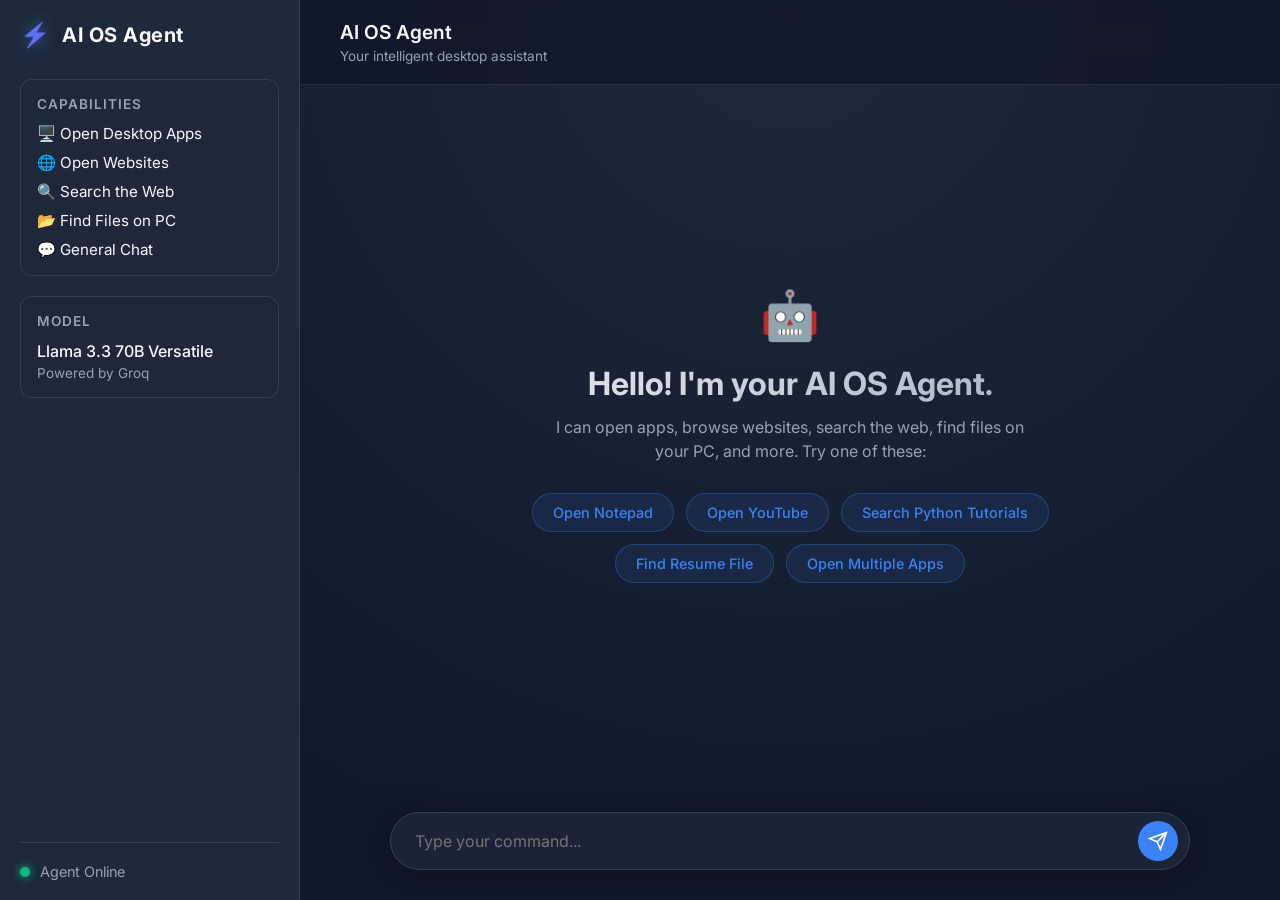
==== static/index.html @ a5c03449 "add search file feature" ====
<!DOCTYPE html>
<html lang="en">
<head>
    <meta charset="UTF-8">
    <meta name="viewport" content="width=device-width, initial-scale=1.0">
    <title>AI OS Agent — Your Desktop Assistant</title>
    <meta name="description" content="AI-powered desktop assistant that can open apps, browse websites, search files, and more.">
    <link rel="preconnect" href="https://fonts.googleapis.com">
    <link rel="preconnect" href="https://fonts.gstatic.com" crossorigin>
    <link href="https://fonts.googleapis.com/css2?family=Inter:wght@300;400;500;600;700&display=swap" rel="stylesheet">
    <link rel="stylesheet" href="/static/style.css">
</head>
<body>
    <div class="app-container">
        <!-- Sidebar -->
        <aside class="sidebar">
            <div class="sidebar-header">
                <div class="logo">
                    <div class="logo-icon">⚡</div>
                    <span class="logo-text">AI OS Agent</span>
                </div>
            </div>
            <div class="sidebar-info">
                <div class="info-card">
                    <div class="info-title">Capabilities</div>
                    <ul class="info-list">
                        <li>🖥️ Open Desktop Apps</li>
                        <li>🌐 Open Websites</li>
                        <li>🔍 Search the Web</li>
                        <li>📂 Find Files on PC</li>
                        <li>💬 General Chat</li>
                    </ul>
                </div>
                <div class="info-card">
                    <div class="info-title">Model</div>
                    <p class="info-detail">Llama 3.3 70B Versatile</p>
                    <p class="info-sub">Powered by Groq</p>
                </div>
            </div>
            <div class="sidebar-footer">
                <div class="status-dot"></div>
                <span>Agent Online</span>
            </div>
        </aside>

        <!-- Main Chat Area -->
        <main class="chat-area">
            <div class="chat-header">
                <h1>AI OS Agent</h1>
                <p>Your intelligent desktop assistant</p>
            </div>

            <div class="chat-messages" id="chatMessages">
                <div class="welcome-message">
                    <div class="welcome-icon">🤖</div>
                    <h2>Hello! I'm your AI OS Agent.</h2>
                    <p>I can open apps, browse websites, search the web, find files on your PC, and more. Try one of these:</p>
                    <div class="suggestion-chips">
                        <button class="chip" onclick="sendSuggestion('open notepad')">Open Notepad</button>
                        <button class="chip" onclick="sendSuggestion('open youtube')">Open YouTube</button>
                        <button class="chip" onclick="sendSuggestion('search for Python tutorials')">Search Python Tutorials</button>
                        <button class="chip" onclick="sendSuggestion('find resume file')">Find Resume File</button>
                        <button class="chip" onclick="sendSuggestion('open notepad and calculator')">Open Multiple Apps</button>
                    </div>
                </div>
            </div>

            <div class="chat-input-area">
                <form id="chatForm" onsubmit="handleSubmit(event)">
                    <div class="input-wrapper">
                        <input
                            type="text"
                            id="messageInput"
                            placeholder="Type your command..."
                            autocomplete="off"
                        />
                        <button type="submit" id="sendBtn">
                            <svg width="20" height="20" viewBox="0 0 24 24" fill="none" stroke="currentColor" stroke-width="2">
                                <line x1="22" y1="2" x2="11" y2="13"></line>
                                <polygon points="22 2 15 22 11 13 2 9 22 2"></polygon>
                            </svg>
                        </button>
                    </div>
                </form>
            </div>
        </main>
    </div>

    <script src="/static/script.js"></script>
</body>
</html>
---- static/style.css ----
:root {
    --bg-main: #0f172a; /* Slate 900 */
    --bg-sidebar: #1e293b; /* Slate 800 */
    --text-main: #f8fafc; /* Slate 50 */
    --text-muted: #94a3b8; /* Slate 400 */
    --accent: #3b82f6; /* Blue 500 */
    --accent-hover: #2563eb; /* Blue 600 */
    --accent-glow: rgba(59, 130, 246, 0.5);
    --border-color: #334155; /* Slate 700 */
    --user-msg-bg: #2563eb;
    --bot-msg-bg: #1e293b;
    --card-bg: rgba(30, 41, 59, 0.7);
    --glass-border: rgba(255, 255, 255, 0.1);
}

* {
    box-sizing: border-box;
    margin: 0;
    padding: 0;
    font-family: 'Inter', -apple-system, BlinkMacSystemFont, 'Segoe UI', Roboto, Helvetica, Arial, sans-serif;
}

body {
    background-color: var(--bg-main);
    color: var(--text-main);
    height: 100vh;
    display: flex;
    overflow: hidden;
}

.app-container {
    display: flex;
    width: 100%;
    height: 100%;
}

/* Sidebar Styling */
.sidebar {
    width: 300px;
    background-color: var(--bg-sidebar);
    border-right: 1px solid var(--border-color);
    display: flex;
    flex-direction: column;
    padding: 20px;
    z-index: 10;
}

.sidebar-header {
    margin-bottom: 30px;
}

.logo {
    display: flex;
    align-items: center;
    gap: 12px;
}

.logo-icon {
    font-size: 24px;
    background: linear-gradient(135deg, #3b82f6, #8b5cf6);
    -webkit-background-clip: text;
    -webkit-text-fill-color: transparent;
    filter: drop-shadow(0 0 8px rgba(59, 130, 246, 0.6));
}

.logo-text {
    font-size: 1.25rem;
    font-weight: 700;
    letter-spacing: 0.5px;
}

.sidebar-info {
    flex-grow: 1;
    display: flex;
    flex-direction: column;
    gap: 20px;
}

.info-card {
    background: var(--card-bg);
    border: 1px solid var(--glass-border);
    border-radius: 12px;
    padding: 16px;
    backdrop-filter: blur(10px);
    transition: transform 0.2s, box-shadow 0.2s;
}

.info-card:hover {
    transform: translateY(-2px);
    box-shadow: 0 4px 12px rgba(0, 0, 0, 0.2);
}

.info-title {
    font-size: 0.85rem;
    font-weight: 600;
    color: var(--text-muted);
    text-transform: uppercase;
    letter-spacing: 1px;
    margin-bottom: 12px;
}

.info-list {
    list-style: none;
    display: flex;
    flex-direction: column;
    gap: 10px;
}

.info-list li {
    font-size: 0.95rem;
    display: flex;
    align-items: center;
    gap: 8px;
}

.info-detail {
    font-size: 1rem;
    font-weight: 500;
    margin-bottom: 4px;
}

.info-sub {
    font-size: 0.85rem;
    color: var(--text-muted);
}

.sidebar-footer {
    display: flex;
    align-items: center;
    gap: 10px;
    padding-top: 20px;
    border-top: 1px solid var(--border-color);
    font-size: 0.9rem;
    color: var(--text-muted);
}

.status-dot {
    width: 10px;
    height: 10px;
    background-color: #10b981;
    border-radius: 50%;
    box-shadow: 0 0 10px #10b981;
    animation: pulse 2s infinite;
}

@keyframes pulse {
    0% { box-shadow: 0 0 0 0 rgba(16, 185, 129, 0.7); }
    70% { box-shadow: 0 0 0 6px rgba(16, 185, 129, 0); }
    100% { box-shadow: 0 0 0 0 rgba(16, 185, 129, 0); }
}

/* Chat Area Styling */
.chat-area {
    flex-grow: 1;
    display: flex;
    flex-direction: column;
    position: relative;
    background: radial-gradient(circle at top center, #1e293b, var(--bg-main));
}

.chat-header {
    padding: 20px 40px;
    border-bottom: 1px solid var(--glass-border);
    background: rgba(15, 23, 42, 0.8);
    backdrop-filter: blur(12px);
    z-index: 5;
}

.chat-header h1 {
    font-size: 1.2rem;
    font-weight: 600;
}

.chat-header p {
    font-size: 0.85rem;
    color: var(--text-muted);
    margin-top: 4px;
}

.chat-messages {
    flex-grow: 1;
    overflow-y: auto;
    padding: 40px;
    display: flex;
    flex-direction: column;
    gap: 24px;
    scroll-behavior: smooth;
}

.welcome-message {
    text-align: center;
    margin: auto 0;
    animation: fadeIn 0.8s ease-out;
}

@keyframes fadeIn {
    from { opacity: 0; transform: translateY(20px); }
    to { opacity: 1; transform: translateY(0); }
}

.welcome-icon {
    font-size: 48px;
    margin-bottom: 20px;
}

.welcome-message h2 {
    font-size: 2rem;
    margin-bottom: 12px;
    background: linear-gradient(135deg, #f8fafc, #94a3b8);
    -webkit-background-clip: text;
    -webkit-text-fill-color: transparent;
}

.welcome-message p {
    color: var(--text-muted);
    margin-bottom: 30px;
    max-width: 500px;
    margin-inline: auto;
    line-height: 1.5;
}

.suggestion-chips {
    display: flex;
    flex-wrap: wrap;
    gap: 12px;
    justify-content: center;
    max-width: 600px;
    margin: 0 auto;
}

.chip {
    background: rgba(59, 130, 246, 0.1);
    border: 1px solid rgba(59, 130, 246, 0.3);
    color: var(--accent);
    padding: 10px 20px;
    border-radius: 20px;
    font-size: 0.9rem;
    font-weight: 500;
    cursor: pointer;
    transition: all 0.2s;
}

.chip:hover {
    background: var(--accent);
    color: white;
    box-shadow: 0 0 15px var(--accent-glow);
    transform: translateY(-2px);
}

/* Messages */
.message-wrapper {
    display: flex;
    flex-direction: column;
    max-width: 80%;
    animation: slideUp 0.3s ease-out;
}

@keyframes slideUp {
    from { opacity: 0; transform: translateY(10px); }
    to { opacity: 1; transform: translateY(0); }
}

.message-wrapper.user {
    align-self: flex-end;
}

.message-wrapper.bot {
    align-self: flex-start;
}

.message {
    padding: 14px 20px;
    border-radius: 18px;
    font-size: 1rem;
    line-height: 1.5;
    position: relative;
    box-shadow: 0 4px 6px rgba(0, 0, 0, 0.1);
}

.message.user {
    background-color: var(--user-msg-bg);
    color: white;
    border-bottom-right-radius: 4px;
}

.message.bot {
    background-color: var(--bot-msg-bg);
    border: 1px solid var(--border-color);
    border-bottom-left-radius: 4px;
}

.message-meta {
    font-size: 0.75rem;
    color: var(--text-muted);
    margin-top: 6px;
    margin-bottom: 4px;
}

.user .message-meta {
    text-align: right;
}

/* Tasks / Action Results Styling inside Bot Message */
.tasks-container {
    margin-top: 12px;
    display: flex;
    flex-direction: column;
    gap: 8px;
}

.task-item {
    background: rgba(15, 23, 42, 0.5);
    border: 1px solid var(--border-color);
    border-radius: 8px;
    padding: 10px;
    font-size: 0.85rem;
}

.task-header {
    display: flex;
    justify-content: space-between;
    align-items: center;
    margin-bottom: 6px;
}

.task-action {
    font-weight: 600;
    color: #10b981;
}

.task-params {
    color: var(--text-muted);
    font-family: monospace;
    background: rgba(0, 0, 0, 0.2);
    padding: 2px 6px;
    border-radius: 4px;
}

.task-result {
    color: #e2e8f0;
    border-top: 1px dashed var(--border-color);
    padding-top: 6px;
    margin-top: 6px;
}

/* Input Area */
.chat-input-area {
    padding: 30px 40px;
    background: linear-gradient(to top, var(--bg-main) 70%, transparent);
}

.input-wrapper {
    position: relative;
    max-width: 800px;
    margin: 0 auto;
    display: flex;
    align-items: center;
}

#messageInput {
    width: 100%;
    padding: 18px 60px 18px 24px;
    border-radius: 30px;
    border: 1px solid var(--border-color);
    background: rgba(30, 41, 59, 0.8);
    color: var(--text-main);
    font-size: 1rem;
    outline: none;
    backdrop-filter: blur(10px);
    box-shadow: 0 4px 20px rgba(0, 0, 0, 0.2);
    transition: border-color 0.2s, box-shadow 0.2s;
}

#messageInput:focus {
    border-color: var(--accent);
    box-shadow: 0 0 0 2px rgba(59, 130, 246, 0.2), 0 4px 20px rgba(0, 0, 0, 0.2);
}

#sendBtn {
    position: absolute;
    right: 12px;
    background: var(--accent);
    color: white;
    border: none;
    border-radius: 50%;
    width: 40px;
    height: 40px;
    display: flex;
    align-items: center;
    justify-content: center;
    cursor: pointer;
    transition: background 0.2s, transform 0.2s;
}

#sendBtn:hover {
    background: var(--accent-hover);
    transform: scale(1.05);
}

#sendBtn:active {
    transform: scale(0.95);
}

/* Typing Indicator */
.typing-indicator {
    display: inline-flex;
    gap: 4px;
    padding: 16px 20px;
    background-color: var(--bot-msg-bg);
    border: 1px solid var(--border-color);
    border-radius: 18px;
    border-bottom-left-radius: 4px;
    width: fit-content;
    align-self: flex-start;
}

.typing-dot {
    width: 6px;
    height: 6px;
    background-color: var(--text-muted);
    border-radius: 50%;
    animation: bounce 1.4s infinite ease-in-out both;
}

.typing-dot:nth-child(1) { animation-delay: -0.32s; }
.typing-dot:nth-child(2) { animation-delay: -0.16s; }

@keyframes bounce {
    0%, 80%, 100% { transform: scale(0); }
    40% { transform: scale(1); }
}

/* Scrollbar */
::-webkit-scrollbar {
    width: 8px;
}
::-webkit-scrollbar-track {
    background: transparent;
}
::-webkit-scrollbar-thumb {
    background: var(--border-color);
    border-radius: 4px;
}
::-webkit-scrollbar-thumb:hover {
    background: var(--text-muted);
}
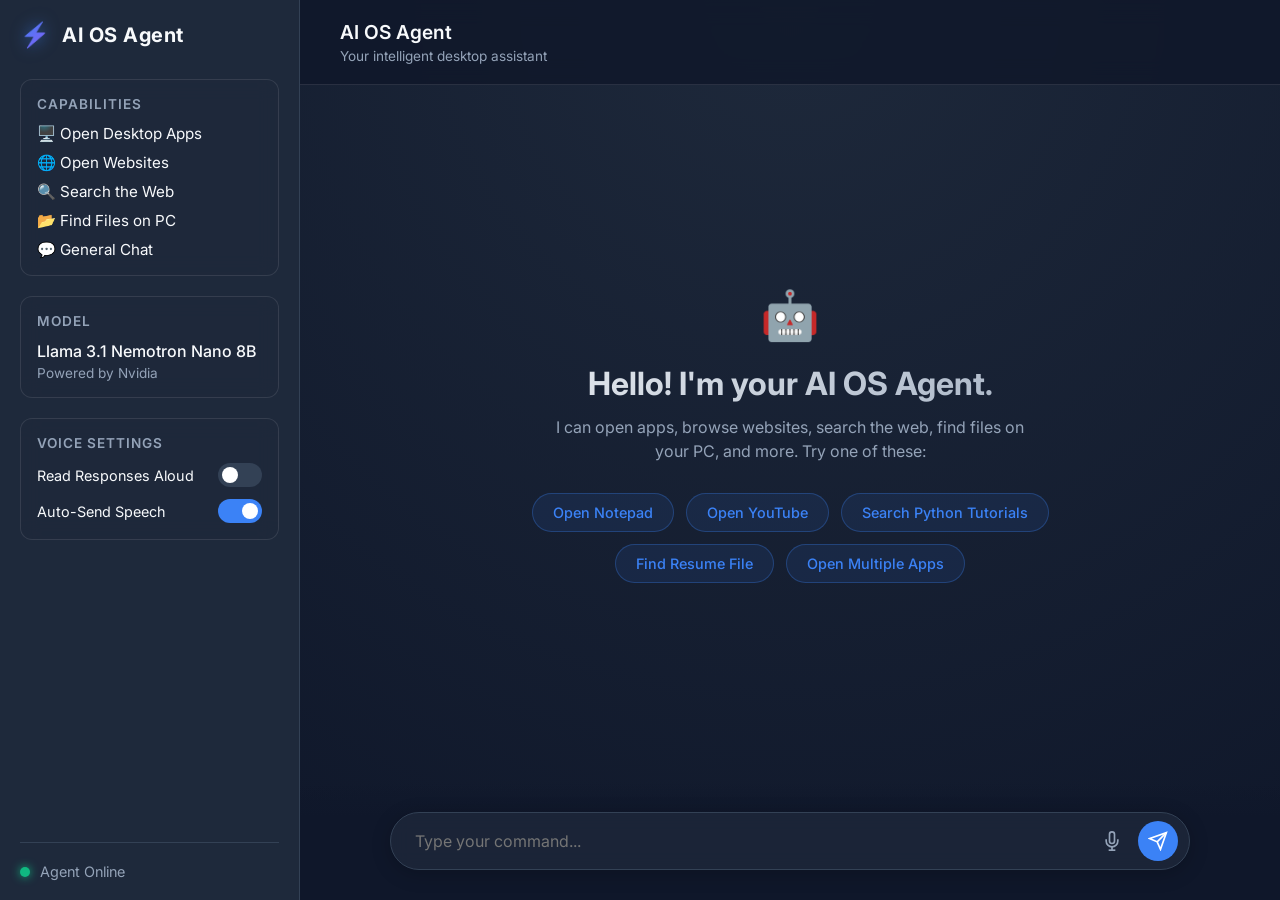
==== commit 85de30fc: "fix: resolve bugs across all actions and prepare project for production - open_app: replace os.start" ====
--- a/static/index.html
+++ b/static/index.html
@@ -33,8 +33,25 @@
                 </div>
                 <div class="info-card">
                     <div class="info-title">Model</div>
-                    <p class="info-detail">Llama 3.3 70B Versatile</p>
-                    <p class="info-sub">Powered by Groq</p>
+                    <p class="info-detail">Llama 3.1 Nemotron Nano 8B</p>
+                    <p class="info-sub">Powered by Nvidia</p>
+                </div>
+                <div class="info-card">
+                    <div class="info-title">Voice Settings</div>
+                    <div class="setting-item">
+                        <label for="ttsToggle">Read Responses Aloud</label>
+                        <label class="switch">
+                            <input type="checkbox" id="ttsToggle">
+                            <span class="slider round"></span>
+                        </label>
+                    </div>
+                    <div class="setting-item">
+                        <label for="autoSendToggle">Auto-Send Speech</label>
+                        <label class="switch">
+                            <input type="checkbox" id="autoSendToggle" checked>
+                            <span class="slider round"></span>
+                        </label>
+                    </div>
                 </div>
             </div>
             <div class="sidebar-footer">
@@ -74,6 +91,14 @@
                             placeholder="Type your command..."
                             autocomplete="off"
                         />
+                        <button type="button" id="micBtn" class="mic-btn" title="Click to speak">
+                            <svg width="20" height="20" viewBox="0 0 24 24" fill="none" stroke="currentColor" stroke-width="2">
+                                <path d="M12 1a3 3 0 0 0-3 3v8a3 3 0 0 0 6 0V4a3 3 0 0 0-3-3z"></path>
+                                <path d="M19 10v2a7 7 0 0 1-14 0v-2"></path>
+                                <line x1="12" y1="19" x2="12" y2="23"></line>
+                                <line x1="8" y1="23" x2="16" y2="23"></line>
+                            </svg>
+                        </button>
                         <button type="submit" id="sendBtn">
                             <svg width="20" height="20" viewBox="0 0 24 24" fill="none" stroke="currentColor" stroke-width="2">
                                 <line x1="22" y1="2" x2="11" y2="13"></line>
--- a/static/style.css
+++ b/static/style.css
@@ -359,7 +359,7 @@
 
 #messageInput {
     width: 100%;
-    padding: 18px 60px 18px 24px;
+    padding: 18px 106px 18px 24px; /* Extra right space for mic + send buttons */
     border-radius: 30px;
     border: 1px solid var(--border-color);
     background: rgba(30, 41, 59, 0.8);
@@ -445,3 +445,149 @@
     background: var(--text-muted);
 }
 
+
+/* Voice & Settings CSS */
+
+/* Mic button inside input-wrapper */
+.mic-btn {
+    position: absolute;
+    right: 58px;
+    background: transparent;
+    border: none;
+    border-radius: 50%;
+    width: 40px;
+    height: 40px;
+    display: flex;
+    align-items: center;
+    justify-content: center;
+    cursor: pointer;
+    color: var(--text-muted);
+    transition: all 0.3s ease;
+    z-index: 5;
+}
+
+.mic-btn:hover {
+    color: var(--text-main);
+    background: rgba(255, 255, 255, 0.05);
+}
+
+/* Active listening state */
+.mic-btn.listening {
+    color: #ef4444; /* red-500 */
+    background: rgba(239, 68, 68, 0.15);
+    animation: mic-pulse 1.5s infinite;
+    box-shadow: 0 0 12px rgba(239, 68, 68, 0.4);
+}
+
+/* Speaking response state */
+.mic-btn.speaking {
+    color: #10b981; /* emerald-500 */
+    background: rgba(16, 185, 129, 0.15);
+    animation: speaking-pulse 1.5s infinite;
+    box-shadow: 0 0 12px rgba(16, 185, 129, 0.4);
+}
+
+.mic-btn.disabled {
+    opacity: 0.4;
+    cursor: not-allowed;
+    pointer-events: none;
+}
+
+@keyframes mic-pulse {
+    0% {
+        box-shadow: 0 0 0 0 rgba(239, 68, 68, 0.5);
+    }
+    70% {
+        box-shadow: 0 0 0 10px rgba(239, 68, 68, 0);
+    }
+    100% {
+        box-shadow: 0 0 0 0 rgba(239, 68, 68, 0);
+    }
+}
+
+@keyframes speaking-pulse {
+    0% {
+        box-shadow: 0 0 0 0 rgba(16, 185, 129, 0.5);
+    }
+    70% {
+        box-shadow: 0 0 0 10px rgba(16, 185, 129, 0);
+    }
+    100% {
+        box-shadow: 0 0 0 0 rgba(16, 185, 129, 0);
+    }
+}
+
+/* Settings toggles style (iOS style switch) */
+.setting-item {
+    display: flex;
+    justify-content: space-between;
+    align-items: center;
+    margin-top: 12px;
+    font-size: 0.9rem;
+    color: var(--text-main);
+}
+
+.setting-item label {
+    cursor: pointer;
+}
+
+/* Switch container */
+.switch {
+    position: relative;
+    display: inline-block;
+    width: 44px;
+    height: 24px;
+}
+
+/* Hide default checkbox */
+.switch input {
+    opacity: 0;
+    width: 0;
+    height: 0;
+}
+
+/* The slider */
+.slider {
+    position: absolute;
+    cursor: pointer;
+    top: 0;
+    left: 0;
+    right: 0;
+    bottom: 0;
+    background-color: var(--border-color);
+    transition: .3s;
+    border-radius: 24px;
+}
+
+.slider:before {
+    position: absolute;
+    content: "";
+    height: 16px;
+    width: 16px;
+    left: 4px;
+    bottom: 4px;
+    background-color: white;
+    transition: .3s;
+    border-radius: 50%;
+}
+
+input:checked + .slider {
+    background-color: var(--accent);
+}
+
+input:focus + .slider {
+    box-shadow: 0 0 1px var(--accent);
+}
+
+input:checked + .slider:before {
+    transform: translateX(20px);
+}
+
+/* Add custom slider shape */
+.slider.round {
+    border-radius: 34px;
+}
+
+.slider.round:before {
+    border-radius: 50%;
+}
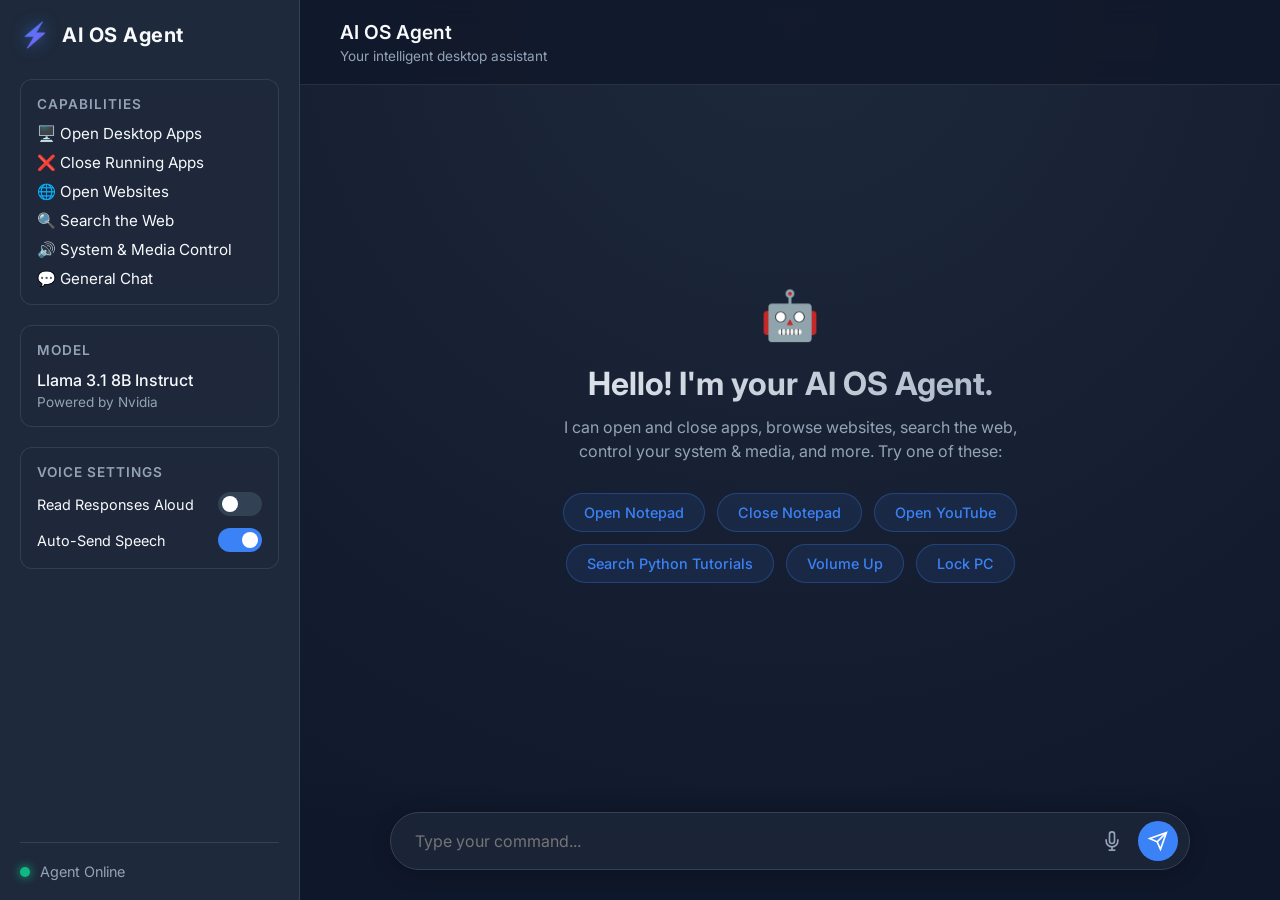
==== commit 243d9c32: "add feature like system_control and close_app feature" ====
--- a/static/index.html
+++ b/static/index.html
@@ -25,15 +25,16 @@
                     <div class="info-title">Capabilities</div>
                     <ul class="info-list">
                         <li>🖥️ Open Desktop Apps</li>
+                        <li>❌ Close Running Apps</li>
                         <li>🌐 Open Websites</li>
                         <li>🔍 Search the Web</li>
-                        <li>📂 Find Files on PC</li>
+                        <li>🔊 System &amp; Media Control</li>
                         <li>💬 General Chat</li>
                     </ul>
                 </div>
                 <div class="info-card">
                     <div class="info-title">Model</div>
-                    <p class="info-detail">Llama 3.1 Nemotron Nano 8B</p>
+                    <p class="info-detail">Llama 3.1 8B Instruct</p>
                     <p class="info-sub">Powered by Nvidia</p>
                 </div>
                 <div class="info-card">
@@ -71,13 +72,14 @@
                 <div class="welcome-message">
                     <div class="welcome-icon">🤖</div>
                     <h2>Hello! I'm your AI OS Agent.</h2>
-                    <p>I can open apps, browse websites, search the web, find files on your PC, and more. Try one of these:</p>
+                    <p>I can open and close apps, browse websites, search the web, control your system &amp; media, and more. Try one of these:</p>
                     <div class="suggestion-chips">
                         <button class="chip" onclick="sendSuggestion('open notepad')">Open Notepad</button>
+                        <button class="chip" onclick="sendSuggestion('close notepad')">Close Notepad</button>
                         <button class="chip" onclick="sendSuggestion('open youtube')">Open YouTube</button>
                         <button class="chip" onclick="sendSuggestion('search for Python tutorials')">Search Python Tutorials</button>
-                        <button class="chip" onclick="sendSuggestion('find resume file')">Find Resume File</button>
-                        <button class="chip" onclick="sendSuggestion('open notepad and calculator')">Open Multiple Apps</button>
+                        <button class="chip" onclick="sendSuggestion('turn the volume up')">Volume Up</button>
+                        <button class="chip" onclick="sendSuggestion('lock my pc')">Lock PC</button>
                     </div>
                 </div>
             </div>
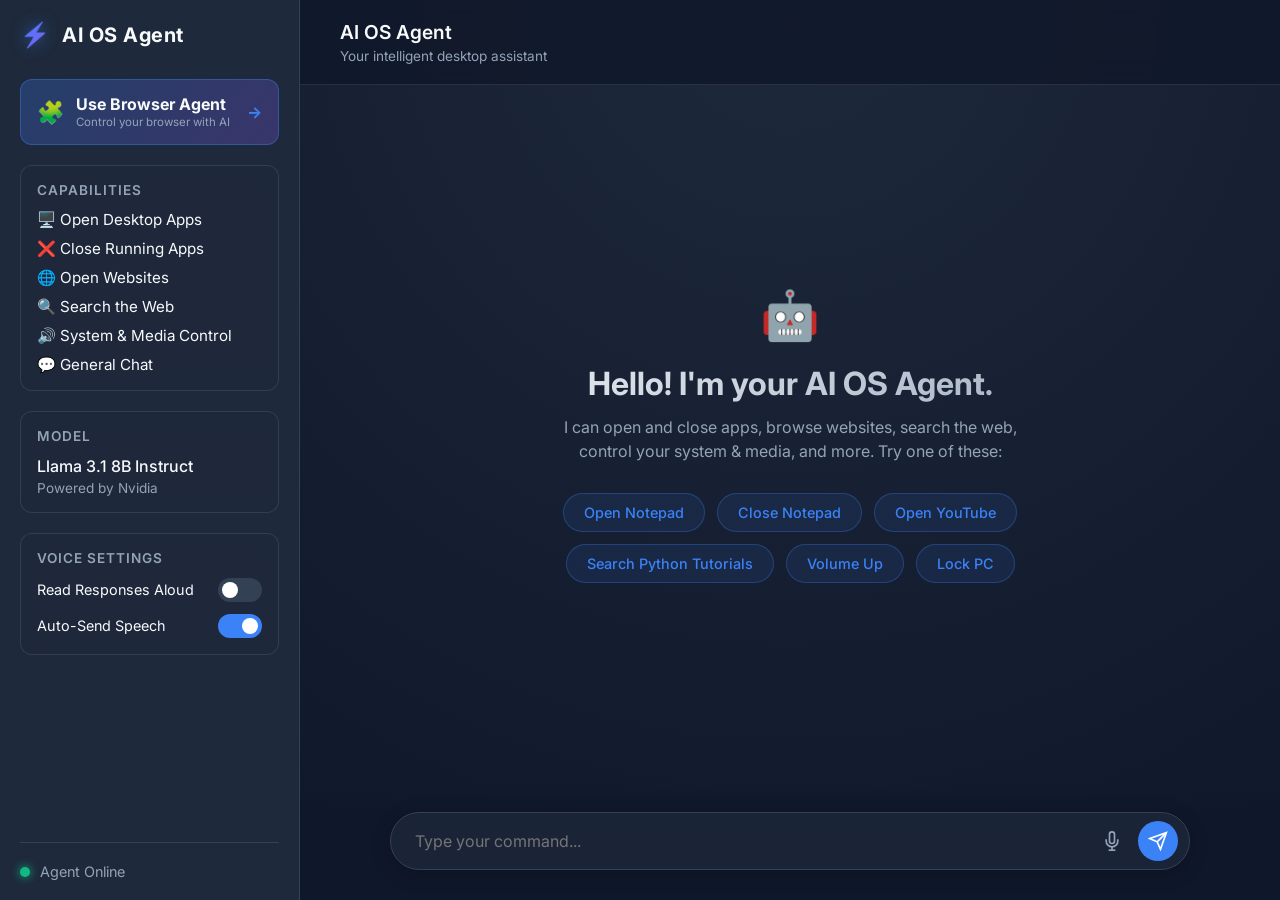
==== commit cad8dcb4: "add browser agent feature" ====
--- a/static/index.html
+++ b/static/index.html
@@ -21,6 +21,14 @@
                 </div>
             </div>
             <div class="sidebar-info">
+                <a href="http://127.0.0.1:5000/browser-agent" class="browser-agent-btn">
+                    <span class="ba-btn-icon">🧩</span>
+                    <span class="ba-btn-text">
+                        <strong>Use Browser Agent</strong>
+                        <small>Control your browser with AI</small>
+                    </span>
+                    <span class="ba-btn-arrow">→</span>
+                </a>
                 <div class="info-card">
                     <div class="info-title">Capabilities</div>
                     <ul class="info-list">
--- a/static/style.css
+++ b/static/style.css
@@ -591,3 +591,206 @@
 .slider.round:before {
     border-radius: 50%;
 }
+
+/* ============================================================= */
+/* Browser Agent sidebar button                                  */
+/* ============================================================= */
+.browser-agent-btn {
+    display: flex;
+    align-items: center;
+    gap: 12px;
+    padding: 14px 16px;
+    border-radius: 12px;
+    text-decoration: none;
+    color: var(--text-main);
+    background: linear-gradient(135deg, rgba(59, 130, 246, 0.25), rgba(139, 92, 246, 0.25));
+    border: 1px solid rgba(59, 130, 246, 0.4);
+    transition: transform 0.2s, box-shadow 0.2s, border-color 0.2s;
+}
+
+.browser-agent-btn:hover {
+    transform: translateY(-2px);
+    box-shadow: 0 6px 18px rgba(59, 130, 246, 0.25);
+    border-color: var(--accent);
+}
+
+.browser-agent-btn .ba-btn-icon { font-size: 22px; }
+
+.browser-agent-btn .ba-btn-text {
+    display: flex;
+    flex-direction: column;
+    flex-grow: 1;
+    line-height: 1.3;
+}
+
+.browser-agent-btn .ba-btn-text small { color: var(--text-muted); font-size: 0.72rem; }
+.browser-agent-btn .ba-btn-arrow { color: var(--accent); font-weight: 700; }
+
+/* ============================================================= */
+/* Shared button used on the Browser Agent page                  */
+/* ============================================================= */
+.auth-btn {
+    width: 100%;
+    padding: 13px;
+    margin-top: 12px;
+    border: none;
+    border-radius: 10px;
+    background: var(--accent);
+    color: #fff;
+    font-size: 0.95rem;
+    font-weight: 600;
+    cursor: pointer;
+    transition: background 0.2s, transform 0.1s;
+}
+
+.auth-btn:hover { background: var(--accent-hover); }
+.auth-btn:active { transform: scale(0.99); }
+.auth-btn:disabled { opacity: 0.6; cursor: not-allowed; }
+
+/* ============================================================= */
+/* Browser Agent setup / guide page                              */
+/* ============================================================= */
+.page-body {
+    display: block;
+    overflow: auto;
+    background: var(--bg-main);
+}
+
+.page-wrap {
+    max-width: 760px;
+    margin: 0 auto;
+    padding: 28px 24px 60px;
+}
+
+.page-header {
+    display: flex;
+    align-items: center;
+    justify-content: space-between;
+    margin-bottom: 28px;
+}
+
+.page-back { color: var(--text-muted); text-decoration: none; font-size: 0.9rem; }
+.page-back:hover { color: var(--text-main); }
+
+.page-account { display: flex; align-items: center; gap: 12px; font-size: 0.85rem; color: var(--text-muted); }
+
+.ghost-btn {
+    background: transparent;
+    border: 1px solid var(--border-color);
+    color: var(--text-main);
+    padding: 8px 14px;
+    border-radius: 8px;
+    cursor: pointer;
+    font-size: 0.85rem;
+    transition: border-color 0.2s, background 0.2s;
+}
+.ghost-btn:hover { border-color: var(--accent); background: rgba(59, 130, 246, 0.1); }
+
+.ba-loading { text-align: center; color: var(--text-muted); padding: 80px 0; }
+
+.ba-card {
+    background: var(--card-bg);
+    border: 1px solid var(--glass-border);
+    border-radius: 18px;
+    padding: 36px;
+    backdrop-filter: blur(10px);
+}
+
+.ba-icon { font-size: 42px; margin-bottom: 10px; }
+.ba-card h1 { font-size: 1.7rem; font-weight: 700; }
+.ba-sub { color: var(--text-muted); margin: 10px 0 24px; line-height: 1.6; }
+
+.download-btn { display: inline-block; width: auto; padding: 13px 22px; text-decoration: none; text-align: center; }
+
+.ba-card code, .ba-note code, .ba-sub code {
+    background: rgba(15, 23, 42, 0.8);
+    border: 1px solid var(--border-color);
+    border-radius: 5px;
+    padding: 2px 6px;
+    font-size: 0.85em;
+    font-family: 'Consolas', 'Courier New', monospace;
+}
+
+.ba-note {
+    background: rgba(59, 130, 246, 0.12);
+    border: 1px solid rgba(59, 130, 246, 0.3);
+    border-radius: 10px;
+    padding: 12px 16px;
+    margin: 20px 0 28px;
+    font-size: 0.88rem;
+    color: var(--text-muted);
+}
+
+.ba-actions { display: flex; gap: 12px; flex-wrap: wrap; }
+.ba-actions .auth-btn, .ba-actions .ghost-btn { width: auto; margin-top: 0; }
+
+/* Guide steps */
+.guide { margin: 8px 0 28px; }
+
+.guide-step {
+    padding: 18px 0;
+    border-top: 1px solid var(--border-color);
+}
+.guide-step:first-child { border-top: none; }
+
+.guide-step h3 {
+    display: flex;
+    align-items: center;
+    gap: 12px;
+    font-size: 1.05rem;
+    font-weight: 600;
+    margin-bottom: 12px;
+}
+
+.step-num {
+    flex-shrink: 0;
+    width: 28px;
+    height: 28px;
+    border-radius: 50%;
+    background: var(--accent);
+    color: #fff;
+    font-size: 0.9rem;
+    display: inline-flex;
+    align-items: center;
+    justify-content: center;
+}
+
+.guide-step p { color: var(--text-muted); line-height: 1.6; margin-bottom: 10px; }
+.guide-step ul { padding-left: 22px; line-height: 1.75; color: var(--text-main); }
+.guide-step li { margin-bottom: 6px; }
+
+.guide-tip {
+    margin-top: 12px;
+    font-size: 0.88rem;
+    font-style: italic;
+}
+
+.guide-warn {
+    background: rgba(245, 158, 11, 0.12);
+    border: 1px solid rgba(245, 158, 11, 0.4);
+    border-radius: 10px;
+    padding: 12px 16px;
+    margin-top: 12px;
+    font-size: 0.88rem;
+    color: #fcd34d;
+    line-height: 1.6;
+}
+
+.guide-table {
+    width: 100%;
+    border-collapse: collapse;
+    margin-top: 4px;
+    font-size: 0.9rem;
+}
+.guide-table th, .guide-table td {
+    text-align: left;
+    padding: 9px 14px;
+    border: 1px solid var(--border-color);
+}
+.guide-table th {
+    background: rgba(15, 23, 42, 0.6);
+    color: var(--text-muted);
+    font-weight: 600;
+}
+
+.hidden { display: none !important; }
